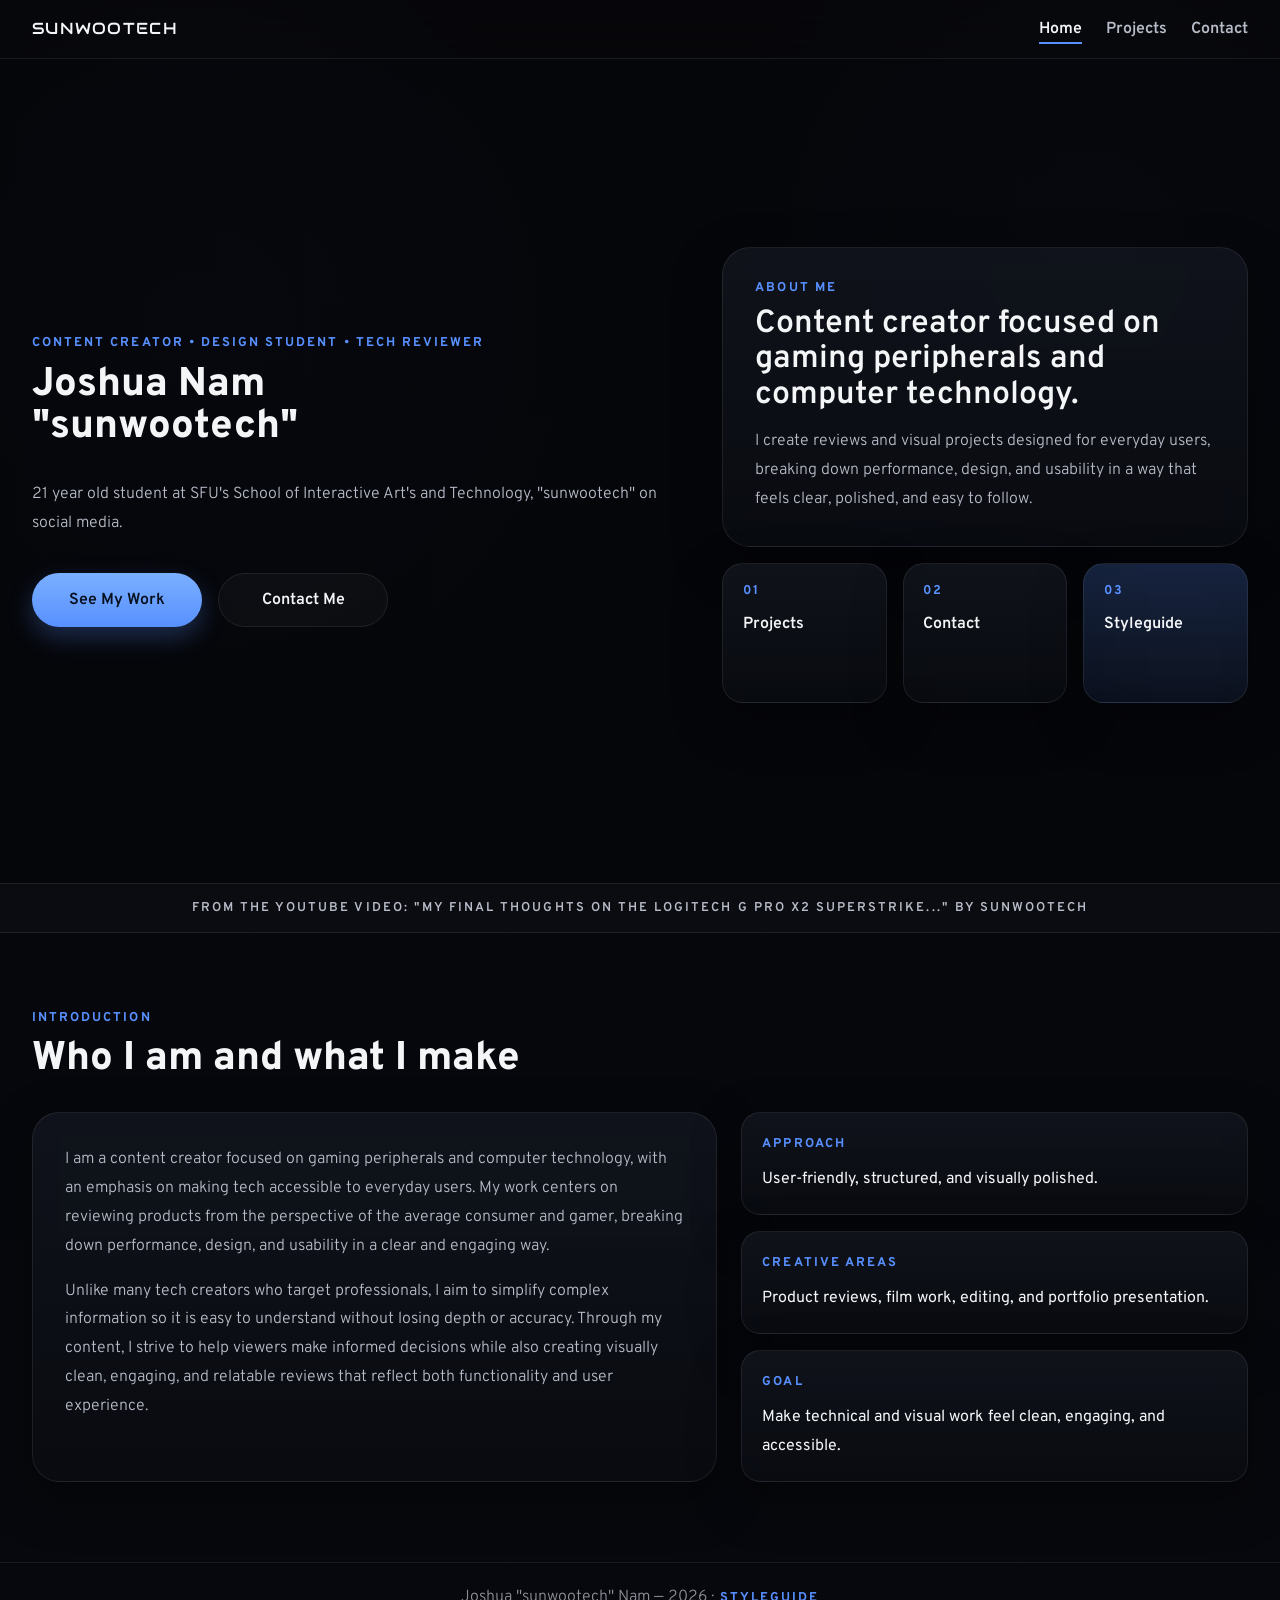
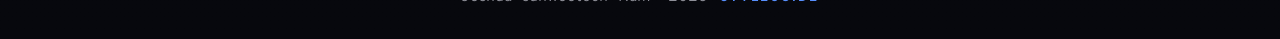
==== index.html @ 8da19fc0 "changed the project analysis" ====
<!DOCTYPE html>
<html lang="en">
<head>
  <meta charset="UTF-8">
  <meta name="viewport" content="width=device-width, initial-scale=1.0">
  <title>Joshua Nam | Home</title>

  <link rel="preconnect" href="https://fonts.googleapis.com">
  <link rel="preconnect" href="https://fonts.gstatic.com" crossorigin>
  <link href="https://fonts.googleapis.com/css2?family=Audiowide&family=Overpass:wght@300;400;600;800&display=swap" rel="stylesheet">
  <link rel="stylesheet" href="css/main.css">
</head>
<body>
  <header class="site-header">
    <div class="header-inner">
      <a href="index.html" class="brand">SUNWOOTECH</a>

      <nav class="main-nav">
        <a href="index.html" class="active">Home</a>
        <a href="projects.html">Projects</a>
        <a href="contact.html">Contact</a>
      </nav>
    </div>
  </header>

  <main>
    <section class="hero-home video-hero">
      <video class="hero-bg-video" autoplay muted loop playsinline>
        <source src="video/superstrike.mp4" type="video/mp4">
      </video>

      <div class="hero-video-overlay"></div>

      <div class="hero-inner">
        <div class="hero-copy">
          <p class="eyebrow">CONTENT CREATOR • DESIGN STUDENT • TECH REVIEWER</p>

          <h1 class="h1">
            Joshua Nam <br>
            "sunwootech"
          </h1>

          <p class="hero-text">
            21 year old student at SFU's School of Interactive Art's and Technology, "sunwootech" on social media.
          </p>

          <div class="hero-buttons">
            <a href="projects.html" class="button-primary">See My Work</a>
            <a href="contact.html" class="button-secondary">Contact Me</a>
          </div>
        </div>

        <div class="hero-visual">
          <div class="hero-feature-card">
            <span>About Me</span>
            <h2 class="h2">Content creator focused on gaming peripherals and computer technology.</h2>
            <p>
              I create reviews and visual projects designed for everyday users,
              breaking down performance, design, and usability in a way that feels
              clear, polished, and easy to follow.
            </p>
          </div>

          <div class="hero-mini-grid">
            <a href="projects.html" class="hero-mini-card hero-link-card">
              <span>01</span>
              <p>Projects</p>
            </a>

            <a href="contact.html" class="hero-mini-card hero-link-card">
              <span>02</span>
              <p>Contact</p>
            </a>

            <a href="Template.html" class="hero-mini-card hero-link-card accent-card">
              <span>03</span>
              <p>Styleguide</p>
            </a>
          </div>
        </div>
      </div>
    </section>

    <section class="home-strip">
      <div class="strip-inner">
        <span>From the YouTube Video: "My final thoughts on the Logitech G Pro X2 Superstrike..." by sunwootech</span>
      </div>
    </section>

    <section class="home-intro-section">
      <div class="section-heading">
        <p class="section-label">Introduction</p>
        <h2 class="section-title">Who I am and what I make</h2>
      </div>

      <div class="intro-grid">
        <div class="intro-main-card">
          <p>
            I am a content creator focused on gaming peripherals and computer technology,
            with an emphasis on making tech accessible to everyday users. My work centers
            on reviewing products from the perspective of the average consumer and gamer,
            breaking down performance, design, and usability in a clear and engaging way.
          </p>

          <p>
            Unlike many tech creators who target professionals, I aim to simplify complex
            information so it is easy to understand without losing depth or accuracy.
            Through my content, I strive to help viewers make informed decisions while also
            creating visually clean, engaging, and relatable reviews that reflect both
            functionality and user experience.
          </p>
        </div>

        <div class="intro-side-cards">
          <div class="intro-info-card">
            <span>Approach</span>
            <p>User-friendly, structured, and visually polished.</p>
          </div>

          <div class="intro-info-card">
            <span>Creative Areas</span>
            <p>Product reviews, film work, editing, and portfolio presentation.</p>
          </div>

          <div class="intro-info-card">
            <span>Goal</span>
            <p>Make technical and visual work feel clean, engaging, and accessible.</p>
          </div>
        </div>
      </div>
    </section>
  </main>

  <footer class="site-footer">
    <p>
      Joshua "sunwootech" Nam — 2026 ·
      <a href="Template.html" class="footer-link">Styleguide</a>
    </p>
  </footer>
</body>
</html>
---- css/main.css ----
* {
  box-sizing: border-box;
}

html {
  scroll-behavior: smooth;
}

:root {
  --bg: #07080d;
  --bg-soft: #11141c;
  --panel: rgba(255, 255, 255, 0.04);
  --panel-strong: rgba(255, 255, 255, 0.06);
  --line: rgba(255, 255, 255, 0.08);
  --text: #f3f5f7;
  --muted: #b7bcc8;
  --accent: #5890FF;
  --accent-light: #7AB0FF;
  --shadow: 0 18px 50px rgba(0, 0, 0, 0.35);
}

body {
  margin: 0;
  font-family: 'Overpass', sans-serif;
  color: var(--text);
  background:
    radial-gradient(circle at 15% 20%, rgba(88, 144, 255, 0.12), transparent 24%),
    radial-gradient(circle at 85% 15%, rgba(88, 144, 255, 0.08), transparent 22%),
    linear-gradient(180deg, #05060a 0%, #07080d 100%);
}

/* HEADER */
.site-header {
  position: sticky;
  top: 0;
  z-index: 1000;
  backdrop-filter: blur(18px);
  background: rgba(8, 8, 10, 0.7);
  border-bottom: 1px solid var(--line);
}

.header-inner {
  max-width: 1280px;
  margin: 0 auto;
  padding: 1.15rem 2rem;
  display: flex;
  justify-content: space-between;
  align-items: center;
}

.brand {
  text-decoration: none;
  color: var(--text);
  font-family: 'Audiowide', sans-serif;
  letter-spacing: 0.08em;
  font-size: 1rem;
}

.main-nav {
  display: flex;
  gap: 1.5rem;
  flex-wrap: wrap;
}

.main-nav a {
  text-decoration: none;
  color: var(--muted);
  position: relative;
  transition: 0.25s ease;
  font-family: 'Overpass', sans-serif;
  font-size: 1rem;
  font-weight: 600;
}

.main-nav a::after {
  content: "";
  position: absolute;
  left: 0;
  bottom: -0.35rem;
  width: 0;
  height: 2px;
  background: var(--accent);
  transition: 0.25s ease;
}

.main-nav a:hover,
.main-nav a.active {
  color: var(--text);
}

.main-nav a:hover::after,
.main-nav a.active::after {
  width: 100%;
}

/* TYPE SCALE FROM STYLEGUIDE */
.h1,
.page-title,
.section-title,
.hero-home h1 {
  font-family: 'Overpass', sans-serif;
  font-weight: 800;
  font-size: 2.5rem;
  line-height: 1.05;
  color: var(--text);
  margin: 0;
}

.h2 {
  font-family: 'Overpass', sans-serif;
  font-weight: 600;
  font-size: 2rem;
  line-height: 1.1;
  margin: 0;
}

.h3,
.page-section-title {
  font-family: 'Overpass', sans-serif;
  font-weight: 600;
  font-size: 1.5rem;
  line-height: 1.2;
  color: var(--accent);
  margin: 0;
}

.paragraph,
.page-text,
.hero-text,
.about-main-panel p,
.skill-panel p,
.contact-card p,
.project-analysis p,
.hero-feature-card p,
.hero-mini-card p,
.intro-main-card p,
.intro-info-card p,
.info-box p {
  font-family: 'Overpass', sans-serif;
  font-weight: 300;
  font-size: 1rem;
  line-height: 1.8;
}

/* SHARED */
.section-label,
.eyebrow,
.hero-feature-card span,
.hero-mini-card span,
.contact-card span,
.intro-info-card span,
.footer-link {
  font-family: 'Overpass', sans-serif;
  color: var(--accent);
  font-size: 0.8rem;
  font-weight: 700;
  text-transform: uppercase;
  letter-spacing: 0.16em;
}

.page-shell {
  max-width: 1280px;
  margin: 0 auto;
  padding: 5rem 2rem;
}

.page-intro,
.contact-hero {
  max-width: 1280px;
  margin: 0 auto;
  padding: 5rem 2rem 2rem;
}

.section-heading {
  margin-bottom: 2rem;
}

/* BUTTONS */
.button-primary,
.button-secondary {
  display: inline-flex;
  align-items: center;
  justify-content: center;
  min-width: 170px;
  padding: 1rem 1.35rem;
  border-radius: 999px;
  text-decoration: none;
  font-family: 'Overpass', sans-serif;
  font-size: 1rem;
  font-weight: 600;
  transition: 0.25s ease;
}

.button-primary {
  background: linear-gradient(180deg, var(--accent-light) 0%, var(--accent) 100%);
  color: #08111f;
  box-shadow: 0 10px 24px rgba(88, 144, 255, 0.28);
}

.button-secondary {
  border: 1px solid var(--line);
  color: var(--text);
  background: rgba(255, 255, 255, 0.03);
}

.button-primary:hover,
.button-secondary:hover {
  transform: translateY(-2px);
}

/* HOME HERO */
.hero-home {
  position: relative;
  width: 100%;
  min-height: calc(100vh - 76px);
  padding: 4.5rem 2rem 4rem;
  overflow: hidden;
  isolation: isolate;
}

.hero-inner {
  max-width: 1280px;
  margin: 0 auto;
  display: grid;
  grid-template-columns: minmax(0, 1.1fr) minmax(320px, 0.9fr);
  gap: 3rem;
  align-items: center;
  min-height: calc(100vh - 76px - 8.5rem);
  position: relative;
  z-index: 2;
}

.hero-copy {
  max-width: 760px;
}

.hero-home h1 {
  margin: 0.8rem 0 2rem;
}

.hero-text {
  max-width: 640px;
  color: var(--muted);
}

.hero-buttons {
  display: flex;
  gap: 1rem;
  flex-wrap: wrap;
  margin-top: 2.2rem;
}

.hero-visual {
  display: flex;
  flex-direction: column;
  gap: 1rem;
  position: relative;
  z-index: 2;
}

.hero-feature-card,
.hero-mini-card,
.contact-card,
.intro-main-card,
.intro-info-card {
  background: linear-gradient(180deg, rgba(20, 24, 33, 0.72), rgba(10, 12, 18, 0.82));
  border: 1px solid var(--line);
  box-shadow: var(--shadow);
  backdrop-filter: blur(10px);
}

.hero-feature-card {
  border-radius: 1.75rem;
  padding: 2rem;
  min-height: 290px;
  display: flex;
  flex-direction: column;
  justify-content: flex-end;
}

.hero-feature-card h2 {
  margin: 0.7rem 0 0.9rem;
}

.hero-feature-card p {
  margin: 0;
  color: var(--muted);
}

.hero-mini-grid {
  display: grid;
  grid-template-columns: repeat(3, 1fr);
  gap: 1rem;
}

.hero-mini-card {
  border-radius: 1.3rem;
  padding: 1.2rem;
  min-height: 140px;
  display: flex;
  flex-direction: column;
  justify-content: flex-start;
}

.hero-mini-card p {
  margin: 0.7rem 0 0;
  color: var(--text);
  font-weight: 600;
}

.hero-link-card {
  text-decoration: none;
  transition: 0.25s ease;
}

.hero-link-card:hover {
  transform: translateY(-4px);
  border-color: rgba(88, 144, 255, 0.28);
  box-shadow: 0 12px 24px rgba(0, 0, 0, 0.3);
}

.accent-card {
  background: linear-gradient(180deg, rgba(88, 144, 255, 0.22), rgba(88, 144, 255, 0.08));
}

/* VIDEO HERO */
.video-hero {
  position: relative;
  overflow: hidden;
  isolation: isolate;
}

.hero-bg-video {
  position: absolute;
  inset: 0;
  width: 100%;
  height: 100%;
  object-fit: cover;
  z-index: -3;
}

.hero-video-overlay {
  position: absolute;
  inset: 0;
  z-index: -2;
  background:
    linear-gradient(90deg, rgba(5, 6, 10, 0.88) 0%, rgba(5, 6, 10, 0.72) 40%, rgba(5, 6, 10, 0.70) 100%),
    linear-gradient(180deg, rgba(5, 6, 10, 0.35) 0%, rgba(5, 6, 10, 0.55) 100%);
}

/* STRIP */
.home-strip {
  border-top: 1px solid var(--line);
  border-bottom: 1px solid var(--line);
  background: rgba(255, 255, 255, 0.02);
}

.strip-inner {
  max-width: 1280px;
  margin: 0 auto;
  padding: 1rem 2rem;
  display: flex;
  gap: 2rem;
  flex-wrap: wrap;
  color: var(--muted);
  font-family: 'Overpass', sans-serif;
  font-size: 0.8rem;
  font-weight: 600;
  letter-spacing: 0.16em;
  text-transform: uppercase;
  justify-content: center;

}

/* INTRO */
.home-intro-section {
  max-width: 1280px;
  margin: 0 auto;
  padding: 4rem 2rem 5rem;
}

.intro-grid {
  display: grid;
  grid-template-columns: 1.15fr 0.85fr;
  gap: 1.5rem;
}

.intro-main-card {
  border-radius: 1.7rem;
  padding: 2rem;
}

.intro-main-card p {
  margin: 0 0 1rem;
  color: var(--muted);
}

.intro-main-card p:last-child {
  margin-bottom: 0;
}

.intro-side-cards {
  display: grid;
  gap: 1rem;
}

.intro-info-card {
  border-radius: 1.2rem;
  padding: 1.25rem;
}

.intro-info-card p {
  margin: 0.75rem 0 0;
  color: var(--text);
  font-weight: 400;
}

/* PROJECTS */
.project-list-wrapper {
  max-width: 1280px;
  margin: 0 auto;
  padding: 1rem 2rem 5rem;
  display: grid;
  gap: 3rem;
}

.page-section-title {
  margin-bottom: 1.2rem;
  color: var(--text);
}

.project-component {
  display: flex;
  flex-direction: column;
  gap: 1.5rem;
  padding: 2rem;
  background-color: rgba(255, 255, 255, 0.035);
  border: 1px solid var(--line);
  border-radius: 1.5rem;
  box-shadow: var(--shadow);
}

.project-media {
  display: flex;
  justify-content: center;
}

.project-media iframe {
  width: 100%;
  aspect-ratio: 16 / 9;
  border-radius: 1rem;
  border: none;
}

.project-text {
  display: flex;
  flex-direction: column;
  gap: 1rem;
}

.project-analysis {
  display: flex;
  flex-direction: column;
  gap: 1rem;
}

.project-analysis p {
  margin: 0;
  width: 100%;
  padding: 1.25rem 1.5rem;
  border-left: 4px solid var(--accent);
  border-radius: 0.75rem;
  background-color: var(--bg-soft);
  box-shadow: 0 2px 16px rgba(16, 22, 34, 0.35);
}

.project-image {
  width: 100%;
  max-width: 700px;
  display: block;
  margin: 0.5rem auto;
  border-radius: 1rem;
  box-shadow: 0 0 16px rgba(88, 144, 255, 0.12);
}

/* CONTACT */
.contact-grid {
  max-width: 1280px;
  margin: 0 auto;
  padding: 1rem 2rem 5rem;
  display: grid;
  grid-template-columns: repeat(3, 1fr);
  gap: 1.5rem;
}

.contact-card {
  border-radius: 1.5rem;
  padding: 1.6rem;
}

.contact-card h2 {
  margin: 0.8rem 0;
}

.contact-card p {
  margin-bottom: 1.2rem;
}

/* FOOTER */
.site-footer {
  padding: 1.5rem 2rem 2rem;
  text-align: center;
  color: #8f9099;
  border-top: 1px solid var(--line);
}

.site-footer p {
  margin: 0;
  font-family: 'Overpass', sans-serif;
  font-size: 1rem;
  font-weight: 300;
}

.footer-link {
  color: var(--accent);
  text-decoration: none;
  margin-left: 0.3rem;
  position: relative;
}

.footer-link::after {
  content: "";
  position: absolute;
  left: 0;
  bottom: -2px;
  width: 0;
  height: 1px;
  background: var(--accent);
  transition: 0.25s ease;
}

.footer-link:hover::after {
  width: 100%;
}

/* RESPONSIVE */
@media (max-width: 1100px) {
  .hero-inner {
    grid-template-columns: 1fr;
    min-height: auto;
  }

  .hero-home {
    min-height: auto;
    padding-top: 4rem;
  }

  .hero-home h1 {
    max-width: 10ch;
  }

  .hero-mini-grid {
    grid-template-columns: 1fr;
  }
}

@media (max-width: 1050px) {
  .contact-grid,
  .intro-grid {
    grid-template-columns: 1fr;
  }
}

@media (max-width: 700px) {
  .header-inner {
    flex-direction: column;
    align-items: flex-start;
    gap: 1rem;
  }

  .hero-home,
  .page-shell,
  .page-intro,
  .contact-hero,
  .project-list-wrapper,
  .contact-grid,
  .home-intro-section {
    padding-left: 1.2rem;
    padding-right: 1.2rem;
  }

  .strip-inner {
    padding-left: 1.2rem;
    padding-right: 1.2rem;
  }

  .button-primary,
  .button-secondary {
    width: 100%;
  }

  .hero-home h1,
  .page-title,
  .section-title,
  .h1 {
    font-size: 2.5rem;
  }

  .hero-feature-card {
    min-height: 220px;
  }

  .project-component {
    padding: 1rem;
  }
}

/* PROJECT GRID */
.project-grid {
  max-width: 1280px;
  margin: 0 auto;
  padding: 1rem 2rem 5rem;
  display: grid;
  grid-template-columns: repeat(2, minmax(0, 1fr));
  gap: 1.5rem;
  align-items: start;
}

.compact-project {
  padding: 1.4rem;
  gap: 1.25rem;
}

.compact-project .project-media iframe {
  width: 100%;
  aspect-ratio: 16 / 9;
  border-radius: 0.9rem;
  border: none;
}

.compact-project .h2 {
  font-size: 1.6rem;
}

.compact-project .h3 {
  font-size: 1.1rem;
}

/* DROPDOWN ANALYSIS */
.dropdown-analysis {
  display: flex;
  flex-direction: column;
  gap: 0.9rem;
}

.analysis-item {
  border-radius: 0.85rem;
  background-color: var(--bg-soft);
  border: 1px solid var(--line);
  overflow: hidden;
}

.analysis-item summary {
  list-style: none;
  cursor: pointer;
  padding: 1rem 1.2rem;
  font-family: 'Overpass', sans-serif;
  font-size: 1rem;
  font-weight: 600;
  color: var(--text);
  position: relative;
  transition: 0.25s ease;
}

.analysis-item summary::-webkit-details-marker {
  display: none;
}

.analysis-item summary::after {
  content: "+";
  position: absolute;
  right: 1.2rem;
  top: 50%;
  transform: translateY(-50%);
  color: var(--accent);
  font-size: 1.2rem;
  font-weight: 600;
}

.analysis-item[open] summary::after {
  content: "–";
}

.analysis-item summary:hover {
  background: rgba(255, 255, 255, 0.03);
}

.analysis-item p {
  margin: 0;
  padding: 1.2rem 1.2rem 1.2rem;
  border-left: none;
  border-radius: 0;
  background: transparent;
  box-shadow: none;
}

.compact-project .project-image {
  width: 100%;
  max-width: 100%;
  margin: 0.1rem 0 0.1rem;
  border-radius: 0.9rem;
}

/* RESPONSIVE */
@media (max-width: 1000px) {
  .project-grid {
    grid-template-columns: 1fr;
  }
}
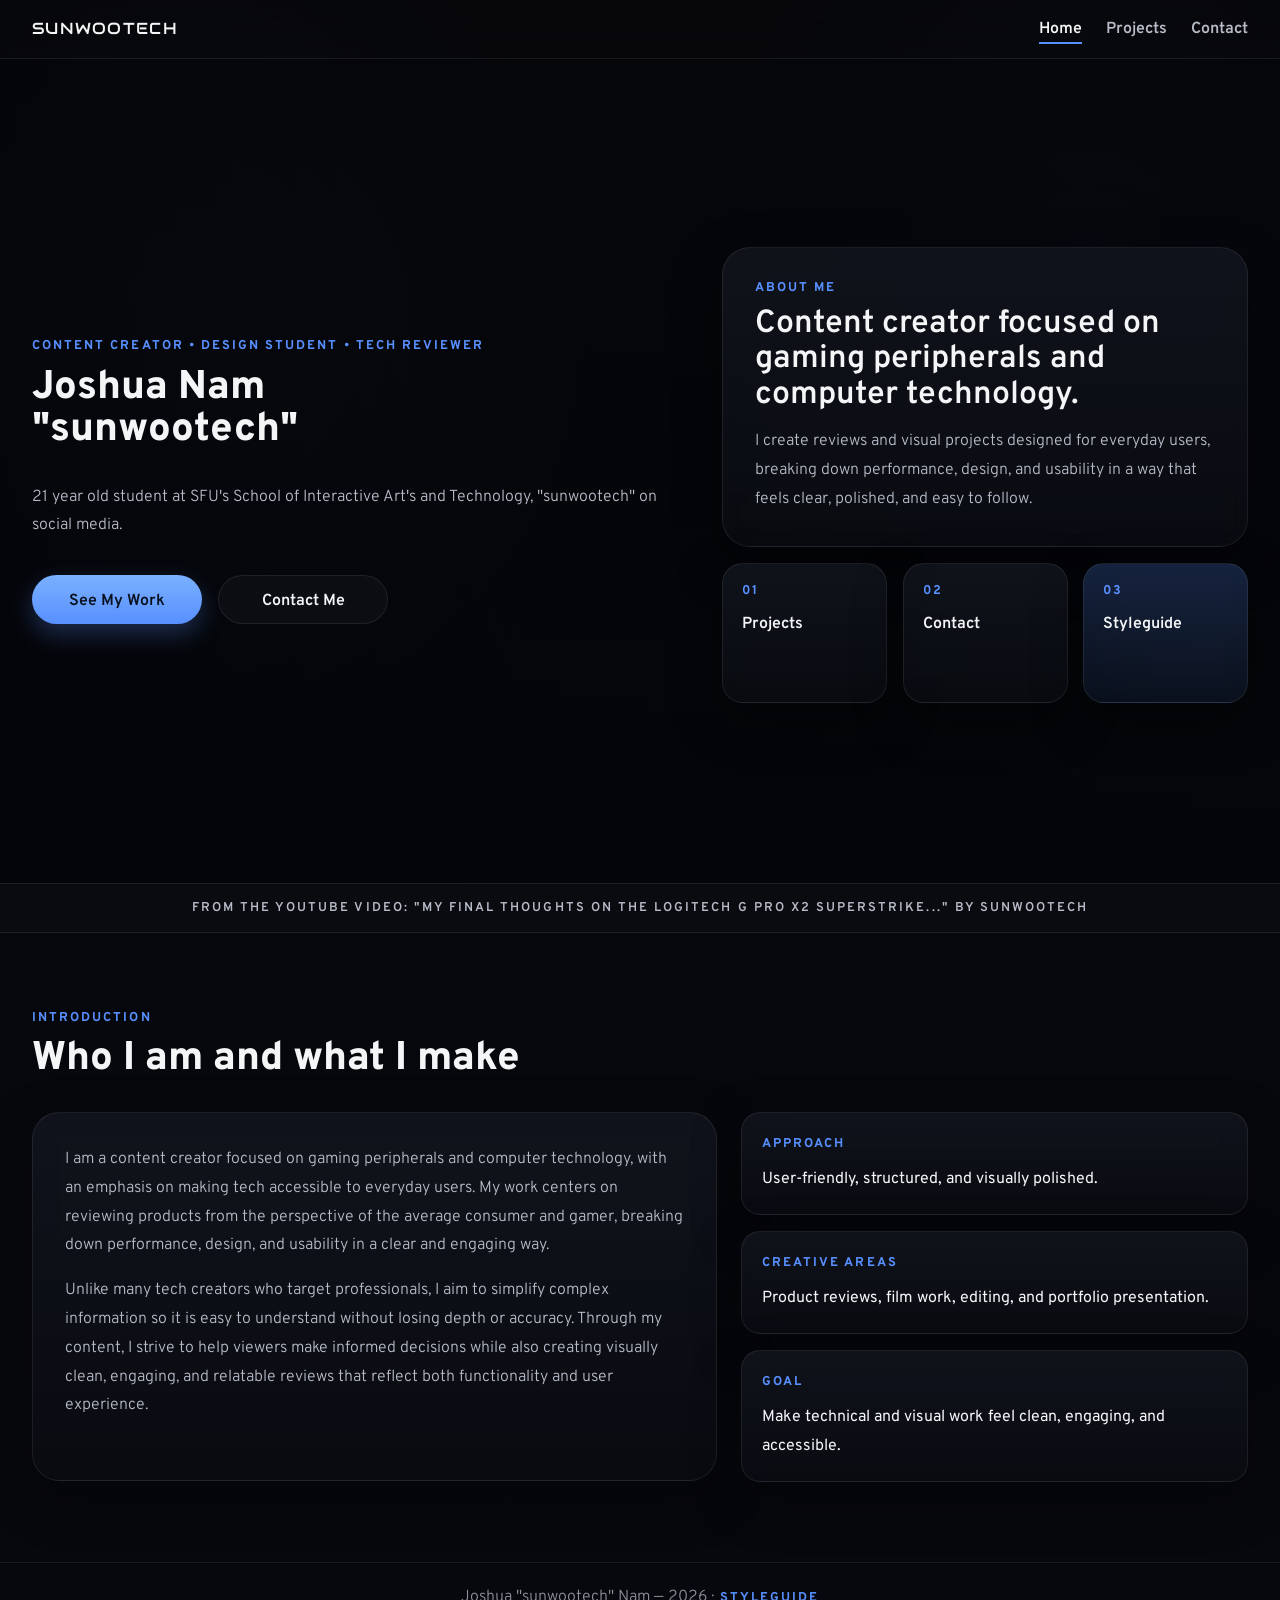
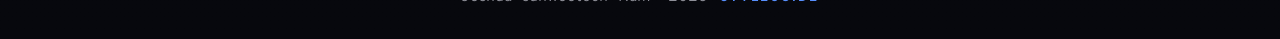
==== commit 720263df: "fixed font spacing" ====
--- a/index.html
+++ b/index.html
@@ -45,8 +45,8 @@
           </p>
 
           <div class="hero-buttons">
-            <a href="projects.html" class="button-primary">See My Work</a>
-            <a href="contact.html" class="button-secondary">Contact Me</a>
+            <a href="projects.html" class="button-primary"><span>See My Work</span></a>
+            <a href="contact.html" class="button-secondary"><span>Contact Me</span></a>
           </div>
         </div>
 
--- a/css/main.css
+++ b/css/main.css
@@ -147,7 +147,7 @@
 .eyebrow,
 .hero-feature-card span,
 .hero-mini-card span,
-.contact-card span,
+.contact-card > span,
 .intro-info-card span,
 .footer-link {
   font-family: 'Overpass', sans-serif;
@@ -182,13 +182,21 @@
   align-items: center;
   justify-content: center;
   min-width: 170px;
-  padding: 1rem 1.35rem;
+  padding: 0.95rem 1.35rem;
   border-radius: 999px;
   text-decoration: none;
   font-family: 'Overpass', sans-serif;
   font-size: 1rem;
   font-weight: 600;
+  line-height: 1;
   transition: 0.25s ease;
+}
+
+.button-primary span,
+.button-secondary span {
+  position: relative;
+  top: 1.5px;
+  color: inherit;
 }
 
 .button-primary {
@@ -369,7 +377,6 @@
   letter-spacing: 0.16em;
   text-transform: uppercase;
   justify-content: center;
-
 }
 
 /* INTRO */
@@ -543,78 +550,6 @@
   width: 100%;
 }
 
-/* RESPONSIVE */
-@media (max-width: 1100px) {
-  .hero-inner {
-    grid-template-columns: 1fr;
-    min-height: auto;
-  }
-
-  .hero-home {
-    min-height: auto;
-    padding-top: 4rem;
-  }
-
-  .hero-home h1 {
-    max-width: 10ch;
-  }
-
-  .hero-mini-grid {
-    grid-template-columns: 1fr;
-  }
-}
-
-@media (max-width: 1050px) {
-  .contact-grid,
-  .intro-grid {
-    grid-template-columns: 1fr;
-  }
-}
-
-@media (max-width: 700px) {
-  .header-inner {
-    flex-direction: column;
-    align-items: flex-start;
-    gap: 1rem;
-  }
-
-  .hero-home,
-  .page-shell,
-  .page-intro,
-  .contact-hero,
-  .project-list-wrapper,
-  .contact-grid,
-  .home-intro-section {
-    padding-left: 1.2rem;
-    padding-right: 1.2rem;
-  }
-
-  .strip-inner {
-    padding-left: 1.2rem;
-    padding-right: 1.2rem;
-  }
-
-  .button-primary,
-  .button-secondary {
-    width: 100%;
-  }
-
-  .hero-home h1,
-  .page-title,
-  .section-title,
-  .h1 {
-    font-size: 2.5rem;
-  }
-
-  .hero-feature-card {
-    min-height: 220px;
-  }
-
-  .project-component {
-    padding: 1rem;
-  }
-}
-
 /* PROJECT GRID */
 .project-grid {
   max-width: 1280px;
@@ -672,6 +607,11 @@
   transition: 0.25s ease;
 }
 
+.analysis-item summary span {
+  top: 2px;
+  position: relative;
+}
+
 .analysis-item summary::-webkit-details-marker {
   display: none;
 }
@@ -680,7 +620,7 @@
   content: "+";
   position: absolute;
   right: 1.2rem;
-  top: 50%;
+  top: 53%;
   transform: translateY(-50%);
   color: var(--accent);
   font-size: 1.2rem;
@@ -711,9 +651,197 @@
   border-radius: 0.9rem;
 }
 
+/* PAGE LOAD ANIMATIONS */
+@keyframes fadeUp {
+  from {
+    opacity: 0;
+    transform: translateY(24px);
+  }
+  to {
+    opacity: 1;
+    transform: translateY(0);
+  }
+}
+
+@keyframes fadeInSoft {
+  from {
+    opacity: 0;
+  }
+  to {
+    opacity: 1;
+  }
+}
+
+/* Default state: visible */
+.site-header,
+.page-intro,
+.contact-hero,
+.home-strip,
+.site-footer,
+.hero-copy,
+.hero-feature-card,
+.hero-mini-card,
+.intro-main-card,
+.intro-info-card,
+.project-component,
+.contact-card,
+.hero-bg-video,
+.hero-video-overlay {
+  opacity: 1;
+  transform: none;
+}
+
+/* Only animate when motion is allowed */
+@media (prefers-reduced-motion: no-preference) {
+  .site-header,
+  .page-intro,
+  .contact-hero,
+  .home-strip,
+  .site-footer,
+  .hero-copy,
+  .hero-feature-card,
+  .hero-mini-card,
+  .intro-main-card,
+  .intro-info-card,
+  .project-component,
+  .contact-card {
+    opacity: 0;
+    animation: fadeUp 0.8s ease forwards;
+    will-change: transform, opacity;
+  }
+
+  .hero-bg-video,
+  .hero-video-overlay {
+    opacity: 0;
+    animation: fadeInSoft 1.2s ease forwards;
+  }
+
+  .site-header {
+    animation-delay: 0.05s;
+  }
+
+  .hero-copy,
+  .page-intro,
+  .contact-hero {
+    animation-delay: 0.15s;
+  }
+
+  .hero-feature-card,
+  .intro-main-card {
+    animation-delay: 0.28s;
+  }
+
+  .hero-mini-card:nth-child(1),
+  .intro-info-card:nth-child(1),
+  .contact-card:nth-child(1),
+  .project-component:nth-child(1) {
+    animation-delay: 0.38s;
+  }
+
+  .hero-mini-card:nth-child(2),
+  .intro-info-card:nth-child(2),
+  .contact-card:nth-child(2),
+  .project-component:nth-child(2) {
+    animation-delay: 0.5s;
+  }
+
+  .hero-mini-card:nth-child(3),
+  .intro-info-card:nth-child(3),
+  .contact-card:nth-child(3) {
+    animation-delay: 0.62s;
+  }
+
+  .home-strip,
+  .site-footer {
+    animation-delay: 0.7s;
+  }
+}
+
 /* RESPONSIVE */
+@media (max-width: 1100px) {
+  .hero-inner {
+    grid-template-columns: 1fr;
+    min-height: auto;
+  }
+
+  .hero-home {
+    min-height: auto;
+    padding-top: 4rem;
+  }
+
+  .hero-home h1 {
+    max-width: 10ch;
+  }
+
+  .hero-mini-grid {
+    grid-template-columns: 1fr;
+  }
+}
+
+@media (max-width: 1050px) {
+  .contact-grid,
+  .intro-grid {
+    grid-template-columns: 1fr;
+  }
+}
+
 @media (max-width: 1000px) {
   .project-grid {
     grid-template-columns: 1fr;
   }
+}
+
+@media (max-width: 700px) {
+  .header-inner {
+    flex-direction: column;
+    align-items: flex-start;
+    gap: 1rem;
+  }
+
+  .hero-home,
+  .page-shell,
+  .page-intro,
+  .contact-hero,
+  .project-list-wrapper,
+  .project-grid,
+  .contact-grid,
+  .home-intro-section {
+    padding-left: 1.2rem;
+    padding-right: 1.2rem;
+  }
+
+  .strip-inner {
+    padding-left: 1.2rem;
+    padding-right: 1.2rem;
+  }
+
+  .button-primary,
+  .button-secondary {
+    width: 100%;
+  }
+
+  .hero-home h1,
+  .page-title,
+  .section-title,
+  .h1 {
+    font-size: 2.5rem;
+  }
+
+  .hero-feature-card {
+    min-height: 220px;
+  }
+
+  .project-component {
+    padding: 1rem;
+  }
+}
+
+@media (prefers-reduced-motion: reduce) {
+  *,
+  *::before,
+  *::after {
+    animation: none !important;
+    transition: none !important;
+    scroll-behavior: auto !important;
+  }
 }
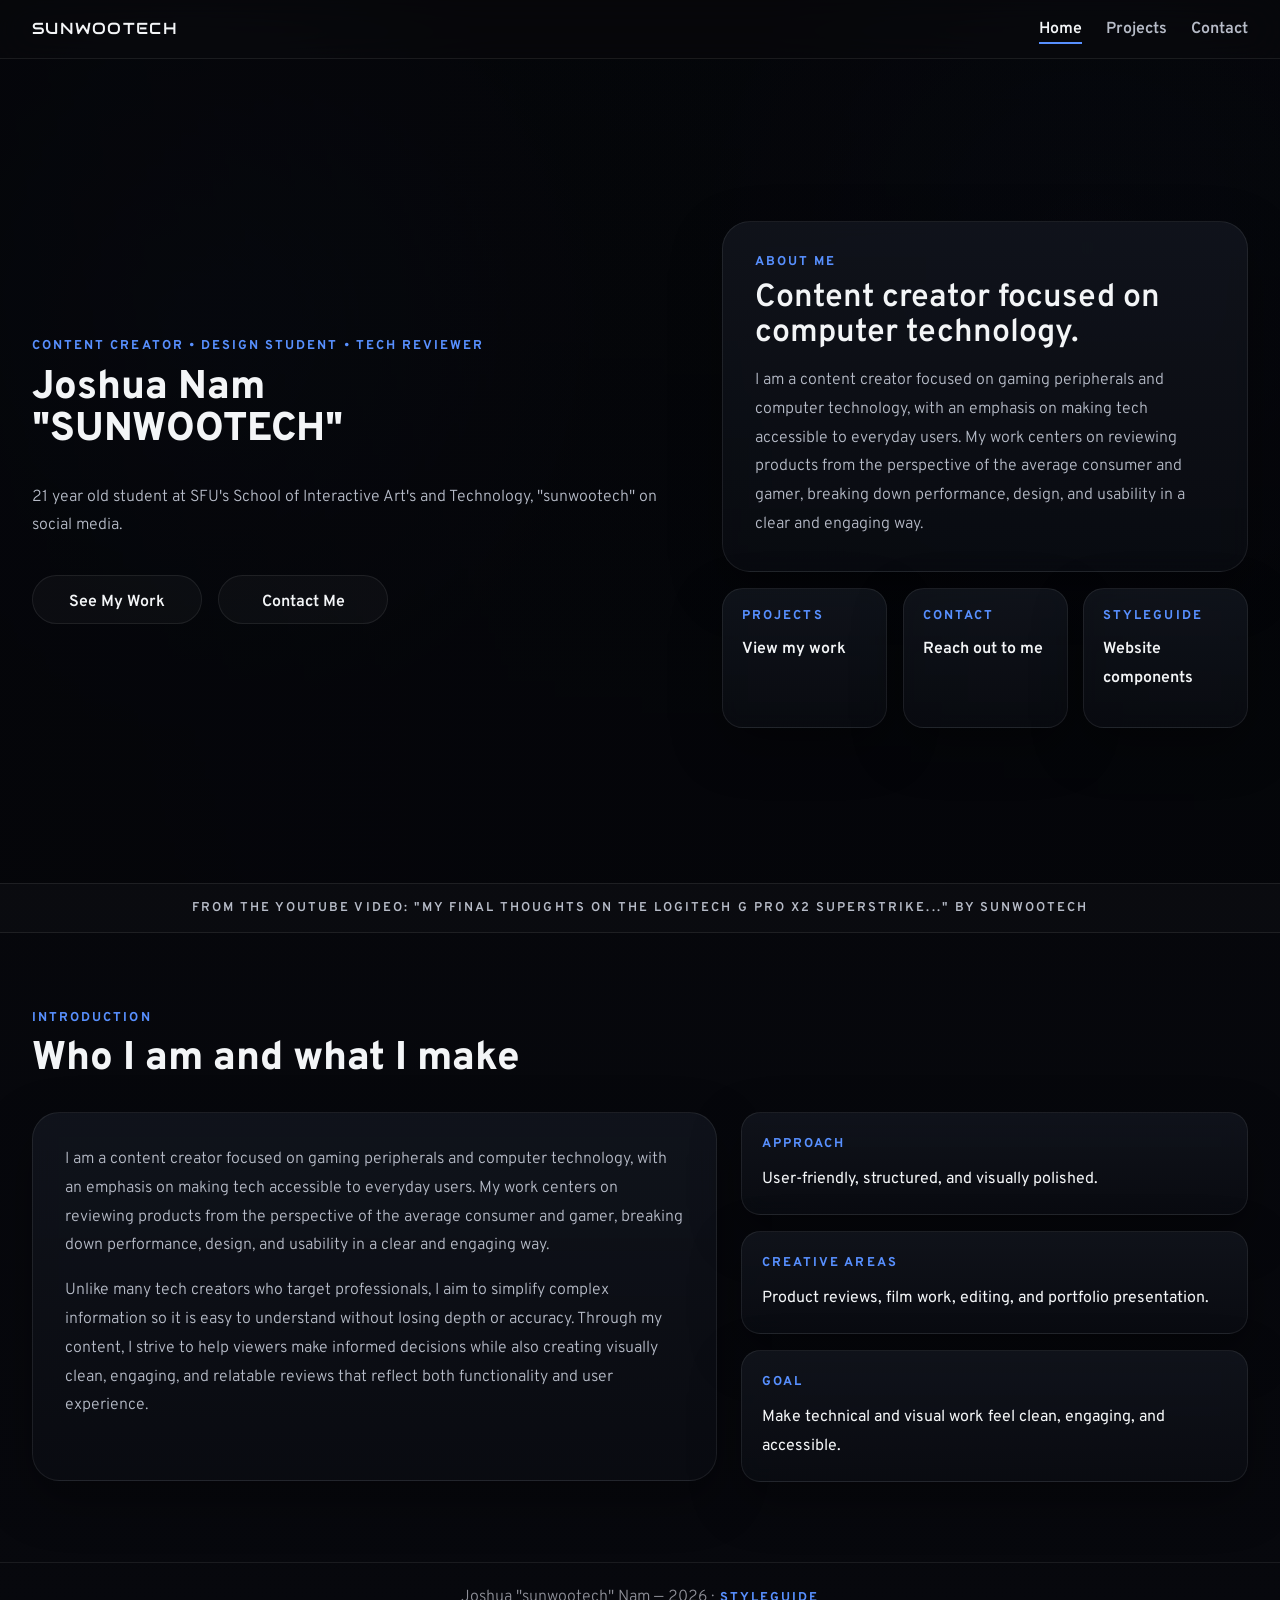
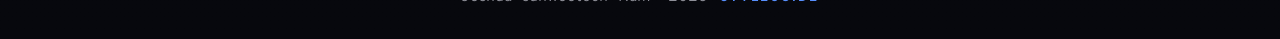
==== commit c25cd7ef: "animations" ====
--- a/index.html
+++ b/index.html
@@ -37,7 +37,7 @@
 
           <h1 class="h1">
             Joshua Nam <br>
-            "sunwootech"
+            "SUNWOOTECH"
           </h1>
 
           <p class="hero-text">
@@ -45,36 +45,37 @@
           </p>
 
           <div class="hero-buttons">
-            <a href="projects.html" class="button-primary"><span>See My Work</span></a>
-            <a href="contact.html" class="button-secondary"><span>Contact Me</span></a>
+            <a href="projects.html" class="button"><span>See My Work</span></a>
+            <a href="contact.html" class="button"><span>Contact Me</span></a>
           </div>
         </div>
 
         <div class="hero-visual">
           <div class="hero-feature-card">
             <span>About Me</span>
-            <h2 class="h2">Content creator focused on gaming peripherals and computer technology.</h2>
+            <h2 class="h2">Content creator focused on computer technology.</h2>
             <p>
-              I create reviews and visual projects designed for everyday users,
-              breaking down performance, design, and usability in a way that feels
-              clear, polished, and easy to follow.
+              I am a content creator focused on gaming peripherals and computer technology,
+              with an emphasis on making tech accessible to everyday users. My work centers
+              on reviewing products from the perspective of the average consumer and gamer,
+              breaking down performance, design, and usability in a clear and engaging way.
             </p>
           </div>
 
           <div class="hero-mini-grid">
             <a href="projects.html" class="hero-mini-card hero-link-card">
-              <span>01</span>
-              <p>Projects</p>
+              <span>Projects</span>
+              <p>View my work</p>
             </a>
 
             <a href="contact.html" class="hero-mini-card hero-link-card">
-              <span>02</span>
-              <p>Contact</p>
+              <span>Contact</span>
+              <p>Reach out to me</p>
             </a>
 
             <a href="Template.html" class="hero-mini-card hero-link-card accent-card">
-              <span>03</span>
-              <p>Styleguide</p>
+              <span>Styleguide</span>
+              <p>Website components</p>
             </a>
           </div>
         </div>
--- a/css/main.css
+++ b/css/main.css
@@ -4,6 +4,7 @@
 
 html {
   scroll-behavior: smooth;
+  background-color: #05060a;
 }
 
 :root {
@@ -21,12 +22,14 @@
 
 body {
   margin: 0;
+  min-height: 100vh;
   font-family: 'Overpass', sans-serif;
   color: var(--text);
   background:
     radial-gradient(circle at 15% 20%, rgba(88, 144, 255, 0.12), transparent 24%),
     radial-gradient(circle at 85% 15%, rgba(88, 144, 255, 0.08), transparent 22%),
     linear-gradient(180deg, #05060a 0%, #07080d 100%);
+  overflow-x: hidden;
 }
 
 /* HEADER */
@@ -176,8 +179,7 @@
 }
 
 /* BUTTONS */
-.button-primary,
-.button-secondary {
+.button {
   display: inline-flex;
   align-items: center;
   justify-content: center;
@@ -189,31 +191,35 @@
   font-size: 1rem;
   font-weight: 600;
   line-height: 1;
-  transition: 0.25s ease;
-}
-
-.button-primary span,
-.button-secondary span {
-  position: relative;
-  top: 1.5px;
-  color: inherit;
-}
-
-.button-primary {
-  background: linear-gradient(180deg, var(--accent-light) 0%, var(--accent) 100%);
-  color: #08111f;
-  box-shadow: 0 10px 24px rgba(88, 144, 255, 0.28);
-}
-
-.button-secondary {
+
   border: 1px solid var(--line);
   color: var(--text);
   background: rgba(255, 255, 255, 0.03);
-}
-
-.button-primary:hover,
-.button-secondary:hover {
-  transform: translateY(-2px);
+  box-shadow: none;
+
+  transition:
+    color 0.25s ease,
+    box-shadow 0.3s ease,
+    transform 0.2s ease;
+}
+
+.button span {
+  position: relative;
+  top: 2px;
+  color: inherit;
+}
+
+.button:hover {
+  background: linear-gradient(90deg, var(--accent-light), var(--accent));
+  color: #08111f;
+  box-shadow: 0 12px 28px rgba(88, 144, 255, 0.4);
+
+  border: 1px solid transparent;
+}
+
+.button:active {
+  transform: translateY(0);
+  box-shadow: 0 6px 14px rgba(88, 144, 255, 0.25);
 }
 
 /* HOME HERO */
@@ -322,13 +328,10 @@
 }
 
 .hero-link-card:hover {
-  transform: translateY(-4px);
+  transition: 0.25s ease;
   border-color: rgba(88, 144, 255, 0.28);
+  background: linear-gradient(180deg, rgba(88, 144, 255, 0.22), rgba(88, 144, 255, 0.08));
   box-shadow: 0 12px 24px rgba(0, 0, 0, 0.3);
-}
-
-.accent-card {
-  background: linear-gradient(180deg, rgba(88, 144, 255, 0.22), rgba(88, 144, 255, 0.08));
 }
 
 /* VIDEO HERO */
@@ -595,6 +598,13 @@
   overflow: hidden;
 }
 
+.analysis-item:hover {
+  transition: 0.25s ease;
+  border-color: rgba(88, 144, 255, 0.28);
+  background: linear-gradient(180deg, rgba(88, 144, 255, 0.22), rgba(88, 144, 255, 0.08));
+  box-shadow: 0 12px 24px rgba(0, 0, 0, 0.3);
+}
+
 .analysis-item summary {
   list-style: none;
   cursor: pointer;
@@ -633,6 +643,7 @@
 
 .analysis-item summary:hover {
   background: rgba(255, 255, 255, 0.03);
+  
 }
 
 .analysis-item p {
@@ -815,8 +826,7 @@
     padding-right: 1.2rem;
   }
 
-  .button-primary,
-  .button-secondary {
+  .button-primary {
     width: 100%;
   }
 
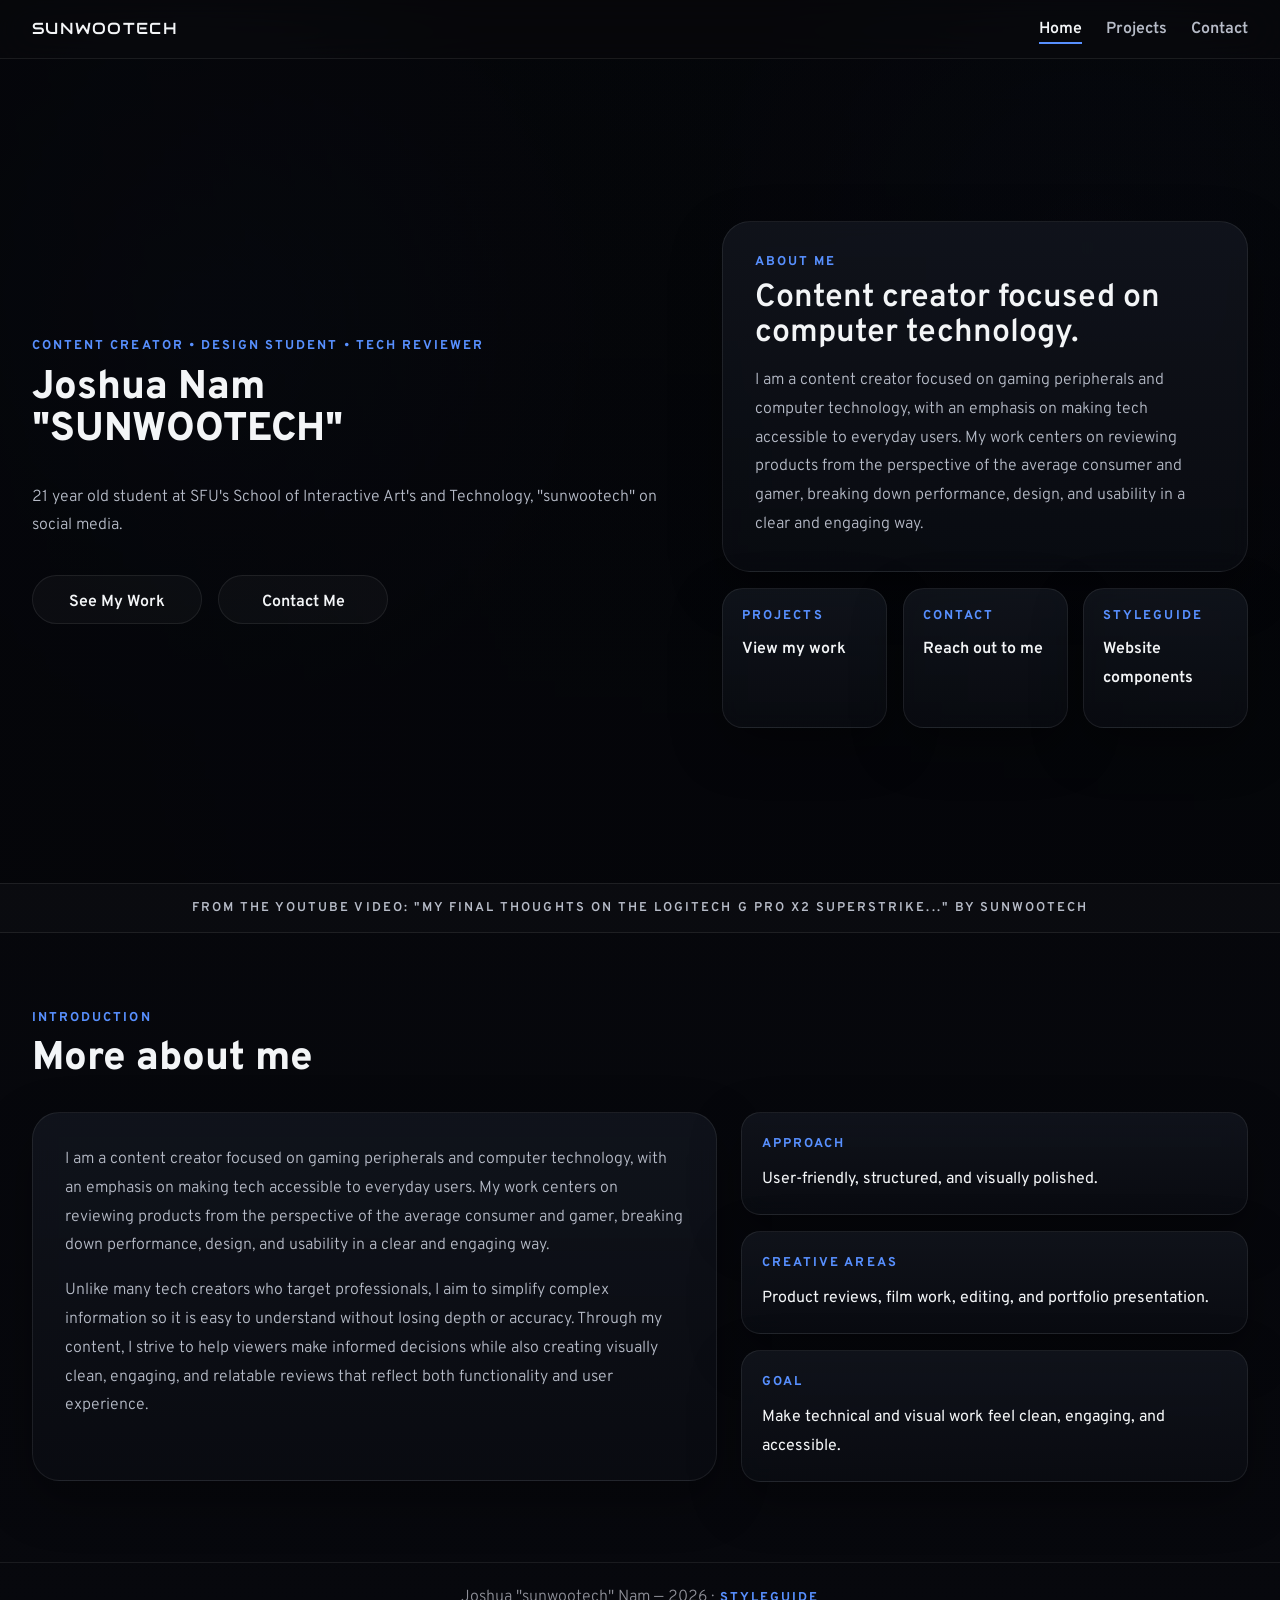
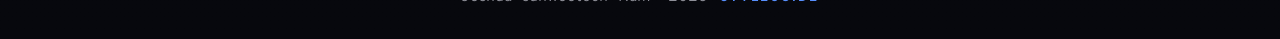
==== commit 81879d3d: "made the email instantly open gmail" ====
--- a/index.html
+++ b/index.html
@@ -91,7 +91,7 @@
     <section class="home-intro-section">
       <div class="section-heading">
         <p class="section-label">Introduction</p>
-        <h2 class="section-title">Who I am and what I make</h2>
+        <h2 class="section-title">More about me</h2>
       </div>
 
       <div class="intro-grid">
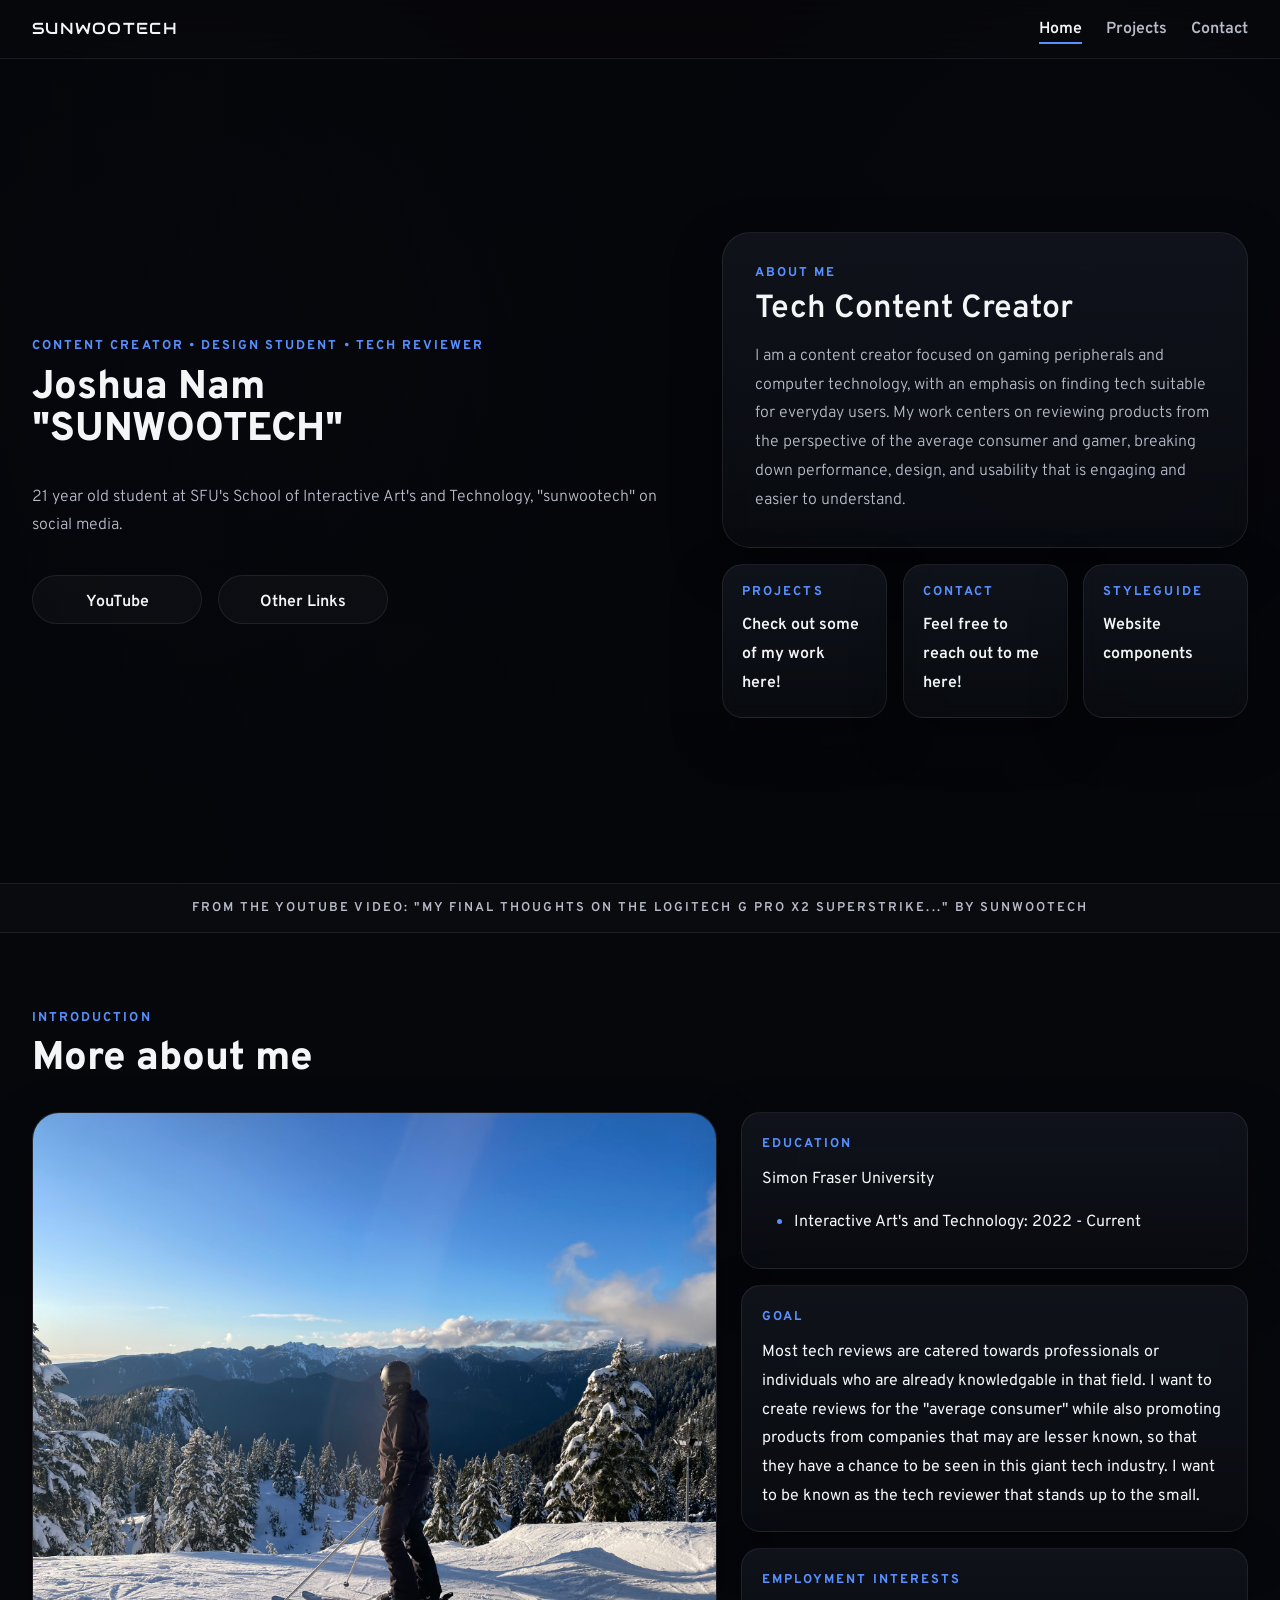
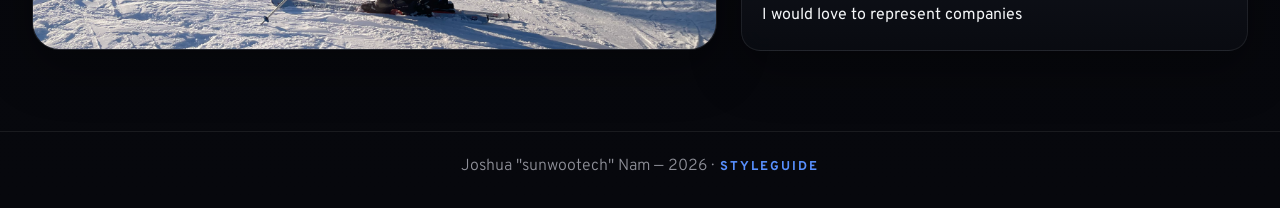
==== commit ec85ad3a: "added animations to the dropdown in projects" ====
--- a/index.html
+++ b/index.html
@@ -45,32 +45,32 @@
           </p>
 
           <div class="hero-buttons">
-            <a href="projects.html" class="button"><span>See My Work</span></a>
-            <a href="contact.html" class="button"><span>Contact Me</span></a>
+            <a href="https://www.youtube.com/@sunwootech" target="_blank" class="button"><span>YouTube</span></a>
+            <a href="https://linktr.ee/sunwootech" target="_blank" class="button"><span>Other Links</span></a>
           </div>
         </div>
 
         <div class="hero-visual">
           <div class="hero-feature-card">
             <span>About Me</span>
-            <h2 class="h2">Content creator focused on computer technology.</h2>
+            <h2 class="h2">Tech Content Creator</h2>
             <p>
               I am a content creator focused on gaming peripherals and computer technology,
-              with an emphasis on making tech accessible to everyday users. My work centers
+              with an emphasis on finding tech suitable for everyday users. My work centers
               on reviewing products from the perspective of the average consumer and gamer,
-              breaking down performance, design, and usability in a clear and engaging way.
+              breaking down performance, design, and usability that is engaging and easier to understand.
             </p>
           </div>
 
           <div class="hero-mini-grid">
             <a href="projects.html" class="hero-mini-card hero-link-card">
               <span>Projects</span>
-              <p>View my work</p>
+              <p>Check out some of my work here!</p>
             </a>
 
             <a href="contact.html" class="hero-mini-card hero-link-card">
               <span>Contact</span>
-              <p>Reach out to me</p>
+              <p>Feel free to reach out to me here!</p>
             </a>
 
             <a href="Template.html" class="hero-mini-card hero-link-card accent-card">
@@ -96,37 +96,38 @@
 
       <div class="intro-grid">
         <div class="intro-main-card">
-          <p>
-            I am a content creator focused on gaming peripherals and computer technology,
-            with an emphasis on making tech accessible to everyday users. My work centers
-            on reviewing products from the perspective of the average consumer and gamer,
-            breaking down performance, design, and usability in a clear and engaging way.
-          </p>
-
-          <p>
-            Unlike many tech creators who target professionals, I aim to simplify complex
-            information so it is easy to understand without losing depth or accuracy.
-            Through my content, I strive to help viewers make informed decisions while also
-            creating visually clean, engaging, and relatable reviews that reflect both
-            functionality and user experience.
-          </p>
+          <img src="img/me.jpg" alt="Photo of me">
         </div>
 
         <div class="intro-side-cards">
           <div class="intro-info-card">
-            <span>Approach</span>
-            <p>User-friendly, structured, and visually polished.</p>
-          </div>
-
-          <div class="intro-info-card">
-            <span>Creative Areas</span>
-            <p>Product reviews, film work, editing, and portfolio presentation.</p>
+            <span>Education</span>
+            <p>Simon Fraser University
+              <ul class="bulleted-list">
+                <li>Interactive Art's and Technology: 2022 - Current</li>
+              </ul>
+            </p>
           </div>
 
           <div class="intro-info-card">
             <span>Goal</span>
-            <p>Make technical and visual work feel clean, engaging, and accessible.</p>
+            <p>
+              Most tech reviews are catered towards professionals or individuals
+              who are already knowledgable in that field. I want to create reviews
+              for the "average consumer" while also promoting products from companies
+              that may are lesser known, so that they have a chance to be seen 
+              in this giant tech industry. I want to be known as the tech reviewer 
+              that stands up to the small.
+            </p>
           </div>
+
+          <div class="intro-info-card">
+            <span>Employment Interests</span>
+            <p>
+              I would love to represent companies
+            </p>
+          </div>
+
         </div>
       </div>
     </section>
--- a/css/main.css
+++ b/css/main.css
@@ -30,6 +30,21 @@
     radial-gradient(circle at 85% 15%, rgba(88, 144, 255, 0.08), transparent 22%),
     linear-gradient(180deg, #05060a 0%, #07080d 100%);
   overflow-x: hidden;
+}
+
+.bulleted-list {
+  list-style-type: disc;
+  padding-left: 2em;
+}
+
+.bulleted-list li {
+  margin-bottom: 0.4em;
+  position: relative;
+}
+
+.bulleted-list li::marker {
+  color: #5890FF;
+  font-size: 1.1em;
 }
 
 /* HEADER */
@@ -171,7 +186,7 @@
 .contact-hero {
   max-width: 1280px;
   margin: 0 auto;
-  padding: 5rem 2rem 2rem;
+  padding: 0rem 2rem 2rem;
 }
 
 .section-heading {
@@ -397,7 +412,15 @@
 
 .intro-main-card {
   border-radius: 1.7rem;
-  padding: 2rem;
+  padding: 0;
+  overflow: hidden;
+}
+
+.intro-main-card img {
+  width: 100%;
+  height: 100%;
+  display: block;
+  object-fit: cover;
 }
 
 .intro-main-card p {
@@ -630,36 +653,55 @@
   content: "+";
   position: absolute;
   right: 1.2rem;
-  top: 53%;
-  transform: translateY(-50%);
+  top: 52%;
+  transform: translateY(-50%) rotate(0deg);
+  transform-origin: center;
   color: var(--accent);
   font-size: 1.2rem;
   font-weight: 600;
+  transition: transform 0.3s ease;
 }
 
 .analysis-item[open] summary::after {
-  content: "–";
+  transform: translateY(-50%) rotate(45deg);
 }
 
 .analysis-item summary:hover {
   background: rgba(255, 255, 255, 0.03);
-  
-}
-
-.analysis-item p {
+}
+
+.analysis-content {
+  height: 0;
+  overflow: hidden;
+  opacity: 0;
+  transition:
+    height 0.4s ease,
+    opacity 0.25s ease;
+}
+
+.analysis-content p {
   margin: 0;
-  padding: 1.2rem 1.2rem 1.2rem;
+  padding: 0 1.2rem 1.2rem;
   border-left: none;
   border-radius: 0;
   background: transparent;
   box-shadow: none;
-}
-
-.compact-project .project-image {
-  width: 100%;
-  max-width: 100%;
-  margin: 0.1rem 0 0.1rem;
-  border-radius: 0.9rem;
+  transform: translateY(-6px);
+  transition: transform 0.25s ease;
+}
+
+.analysis-content .project-image {
+  margin: 0.25rem 1.2rem 1.2rem;
+  width: calc(100% - 2.4rem);
+  max-width: calc(100% - 2.4rem);
+}
+
+.analysis-item[open] .analysis-content {
+  opacity: 1;
+}
+
+.analysis-item[open] .analysis-content p {
+  transform: translateY(0);
 }
 
 /* PAGE LOAD ANIMATIONS */
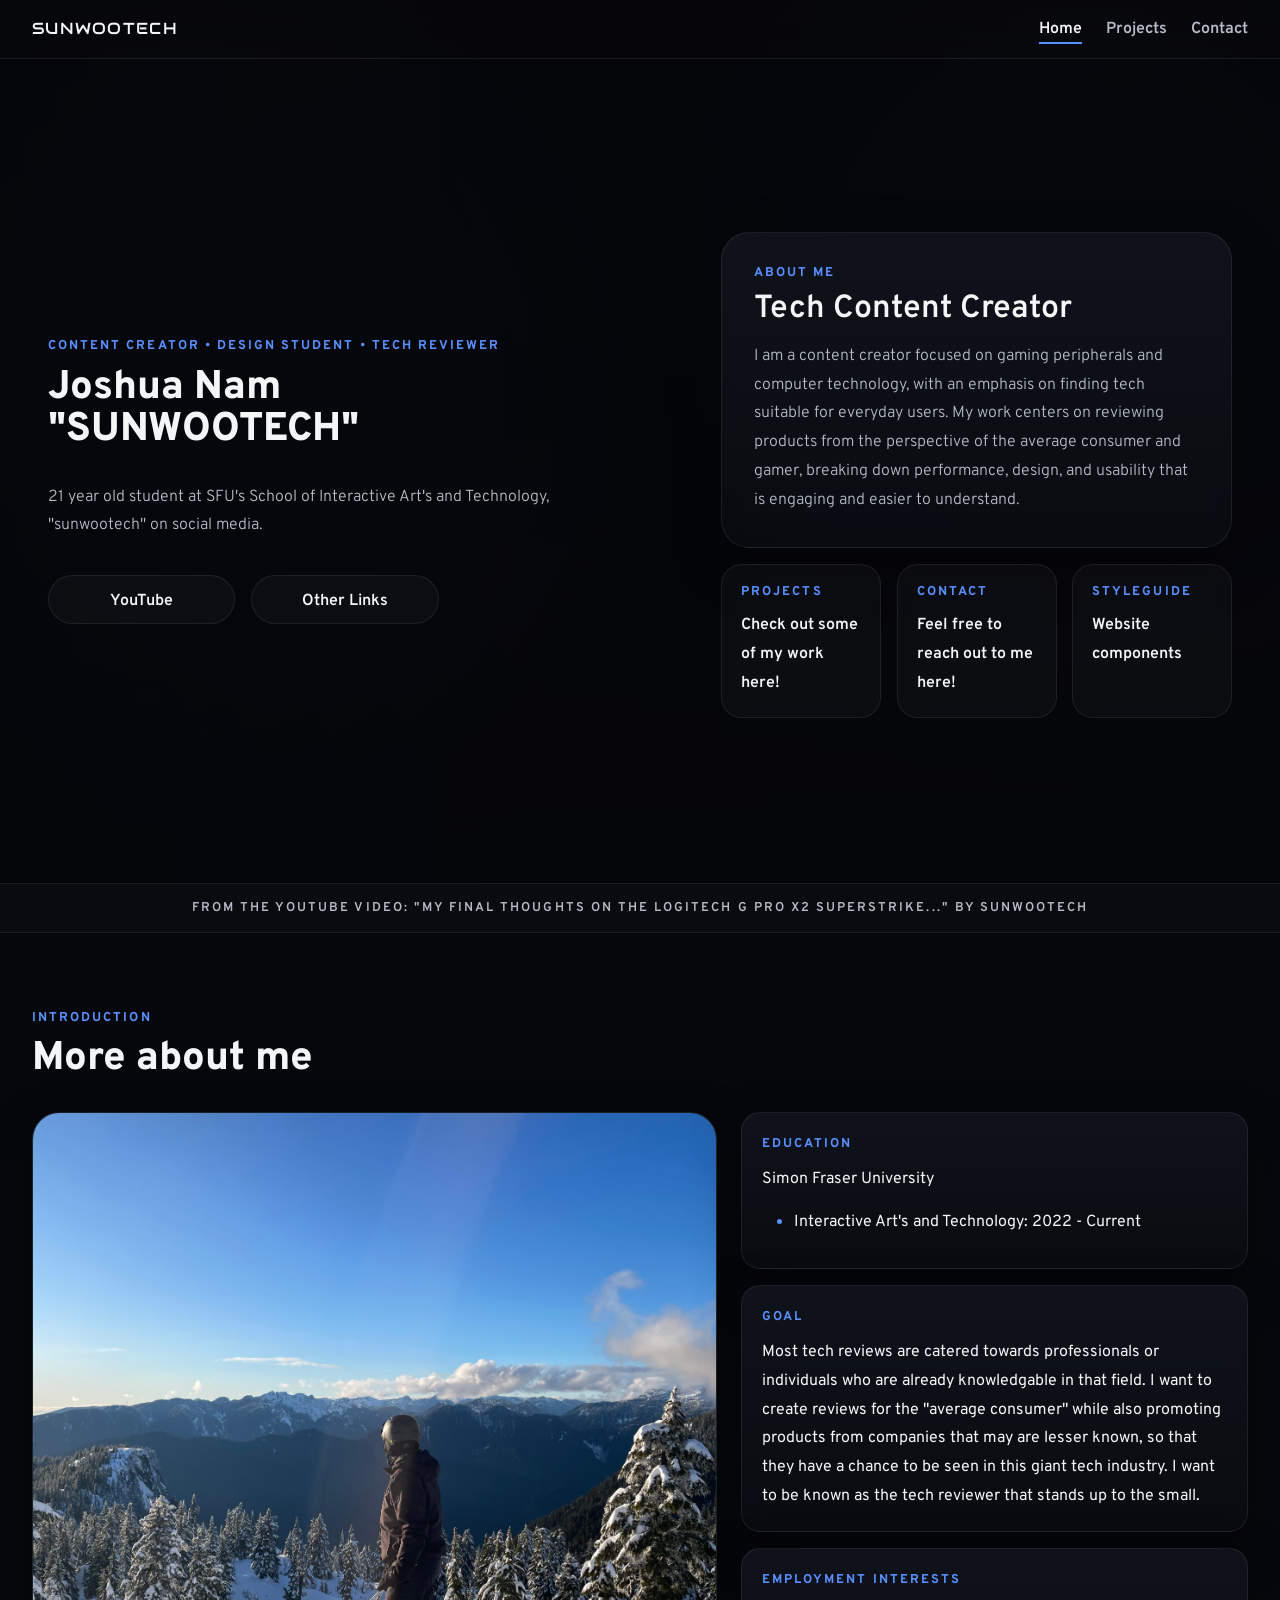
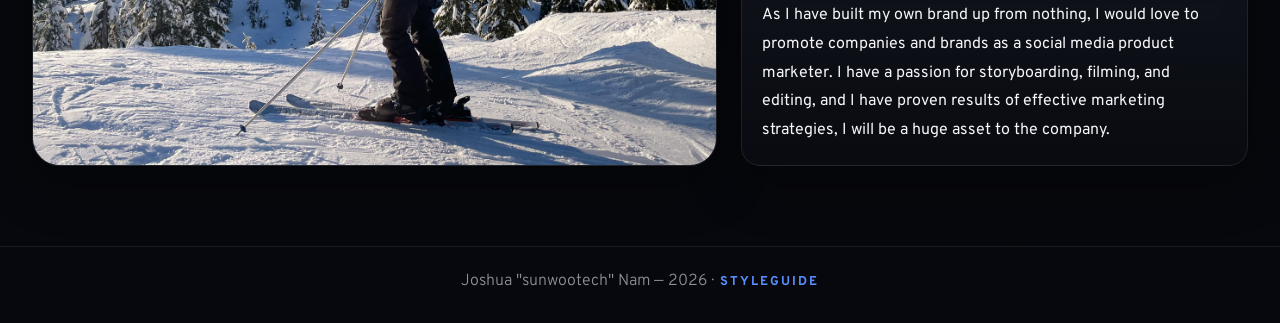
==== commit 29a1c1f6: "Updates project content. Added photos. and changed styleguide" ====
--- a/index.html
+++ b/index.html
@@ -124,7 +124,10 @@
           <div class="intro-info-card">
             <span>Employment Interests</span>
             <p>
-              I would love to represent companies
+              As I have built my own brand up from nothing, I would love to promote
+              companies and brands as a social media product marketer. I have a passion
+              for storyboarding, filming, and editing, and I have proven results of effective
+              marketing strategies, I will be a huge asset to the company.
             </p>
           </div>
 
--- a/css/main.css
+++ b/css/main.css
@@ -45,6 +45,35 @@
 .bulleted-list li::marker {
   color: #5890FF;
   font-size: 1.1em;
+}
+
+.project-image {
+  width: 100%;
+  max-width: 700px;
+  display: block;
+  border-radius: 1rem;
+  box-shadow: 0 0 16px rgba(88, 144, 255, 0.12);
+}
+
+.numbered-list {
+  list-style-type: decimal;
+  padding-left: 2em;
+}
+
+.numbered-list li {
+  margin-bottom: 1rem;
+  position: relative;
+}
+
+.numbered-list li::marker {
+  color: #5890FF;
+  font-size: 1.1em;
+}
+
+.project-image-wrap {
+  display: flex;
+  justify-content: center;
+  margin: 1rem 0 0.5rem;
 }
 
 /* HEADER */
@@ -198,7 +227,8 @@
   display: inline-flex;
   align-items: center;
   justify-content: center;
-  min-width: 170px;
+  min-width: 150px;
+  width: 30%;
   padding: 0.95rem 1.35rem;
   border-radius: 999px;
   text-decoration: none;
@@ -220,7 +250,7 @@
 
 .button span {
   position: relative;
-  top: 2px;
+  top: 1.5px;
   color: inherit;
 }
 
@@ -233,7 +263,6 @@
 }
 
 .button:active {
-  transform: translateY(0);
   box-shadow: 0 6px 14px rgba(88, 144, 255, 0.25);
 }
 
@@ -250,6 +279,8 @@
 .hero-inner {
   max-width: 1280px;
   margin: 0 auto;
+  padding-left: 1rem;
+  padding-right: 1rem;
   display: grid;
   grid-template-columns: minmax(0, 1.1fr) minmax(320px, 0.9fr);
   gap: 3rem;
@@ -268,7 +299,7 @@
 }
 
 .hero-text {
-  max-width: 640px;
+  max-width: 600px;
   color: var(--muted);
 }
 
@@ -301,7 +332,6 @@
 .hero-feature-card {
   border-radius: 1.75rem;
   padding: 2rem;
-  min-height: 290px;
   display: flex;
   flex-direction: column;
   justify-content: flex-end;
@@ -325,10 +355,10 @@
 .hero-mini-card {
   border-radius: 1.3rem;
   padding: 1.2rem;
-  min-height: 140px;
   display: flex;
   flex-direction: column;
   justify-content: flex-start;
+  min-height: 120px;
 }
 
 .hero-mini-card p {
@@ -338,6 +368,10 @@
 }
 
 .hero-link-card {
+  border: 1px solid var(--line);
+  color: var(--text);
+  background: rgba(255, 255, 255, 0.03);
+  box-shadow: none;
   text-decoration: none;
   transition: 0.25s ease;
 }
@@ -507,14 +541,6 @@
   box-shadow: 0 2px 16px rgba(16, 22, 34, 0.35);
 }
 
-.project-image {
-  width: 100%;
-  max-width: 700px;
-  display: block;
-  margin: 0.5rem auto;
-  border-radius: 1rem;
-  box-shadow: 0 0 16px rgba(88, 144, 255, 0.12);
-}
 
 /* CONTACT */
 .contact-grid {
@@ -681,7 +707,7 @@
 
 .analysis-content p {
   margin: 0;
-  padding: 0 1.2rem 1.2rem;
+  padding: 1.2rem 1.2rem 1.2rem;
   border-left: none;
   border-radius: 0;
   background: transparent;
@@ -827,7 +853,7 @@
   }
 
   .hero-mini-grid {
-    grid-template-columns: 1fr;
+    grid-template-columns: repeat(auto-fit, minmax(160px, 1fr));
   }
 }
 
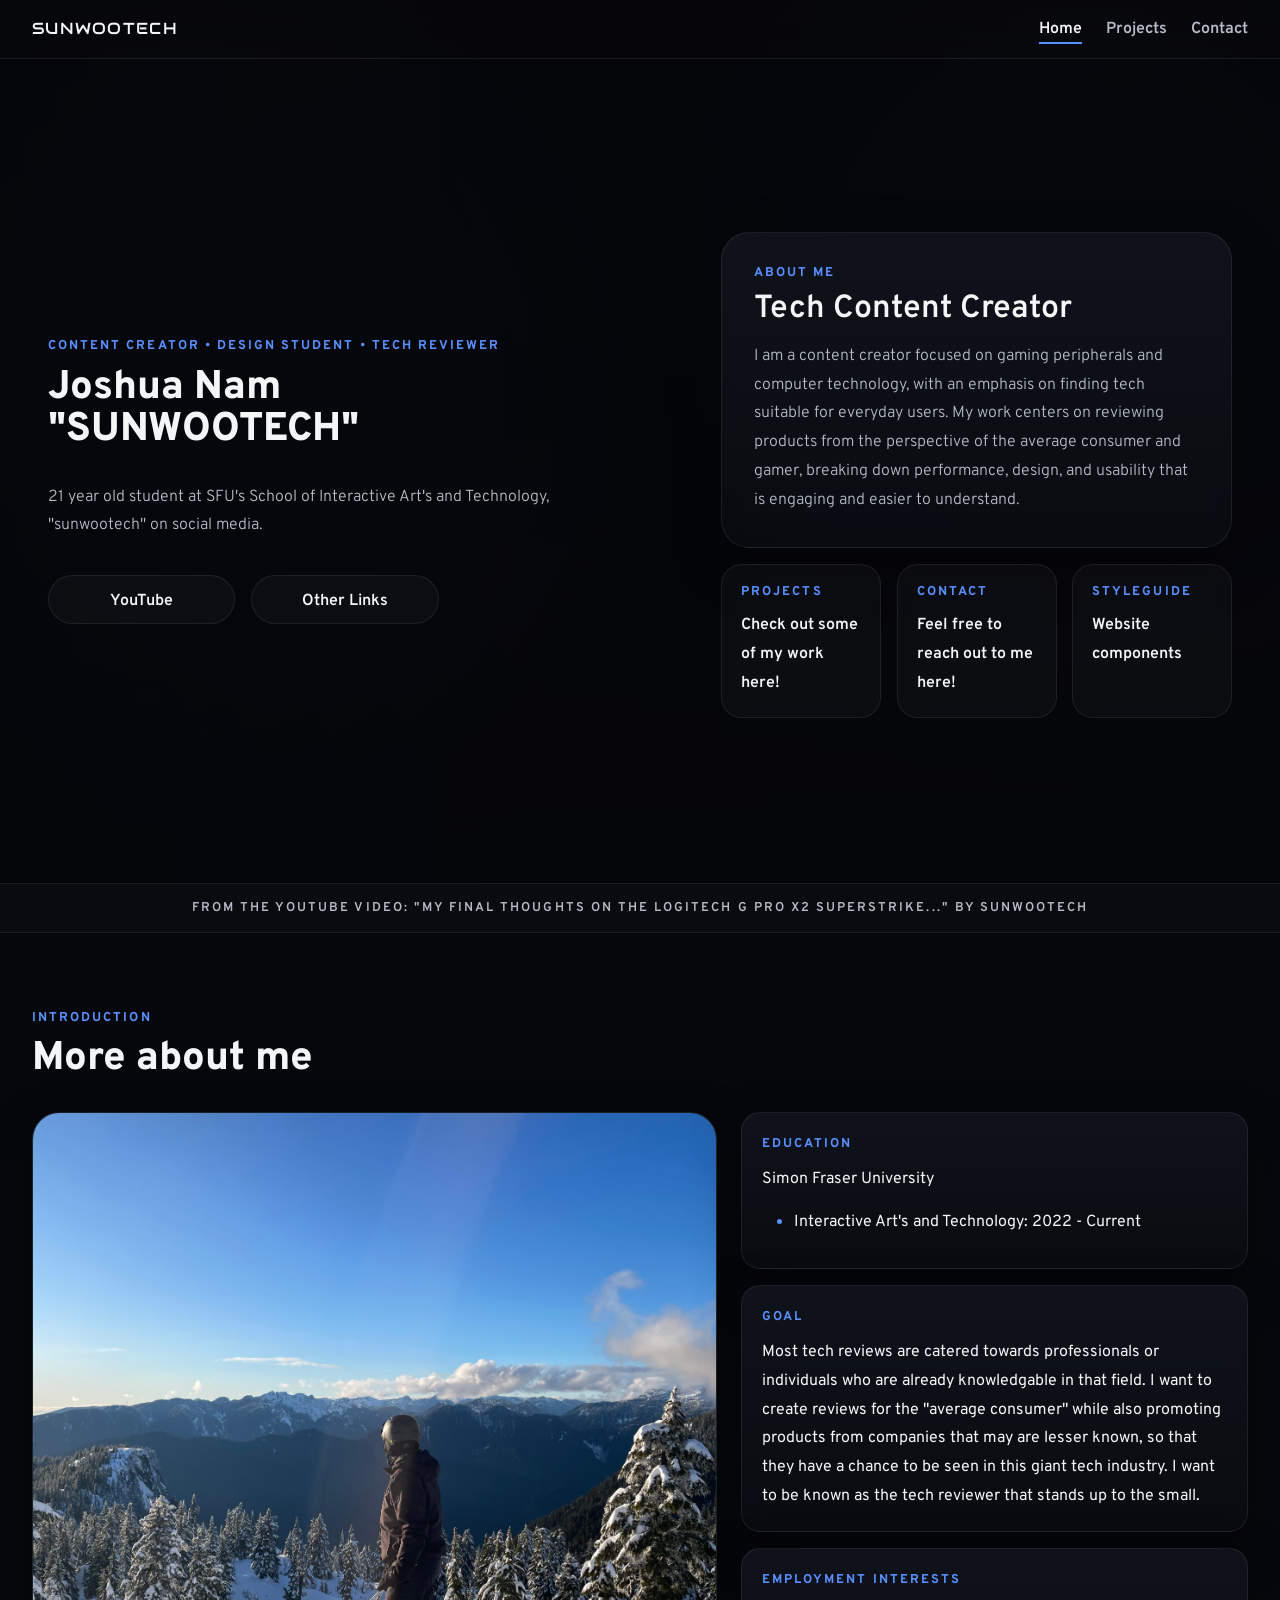
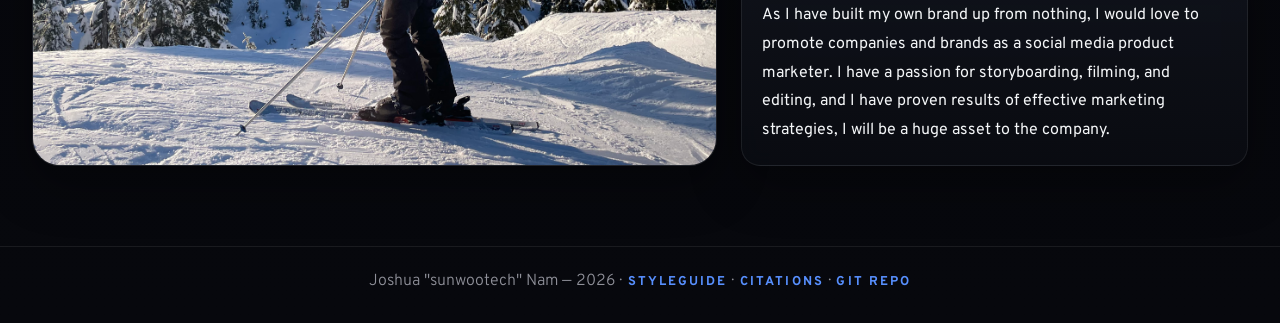
==== commit b5bfefc0: "New footer (final)" ====
--- a/index.html
+++ b/index.html
@@ -1,20 +1,27 @@
 <!DOCTYPE html>
 <html lang="en">
 <head>
+  <!-- Meta setup -->
   <meta charset="UTF-8">
   <meta name="viewport" content="width=device-width, initial-scale=1.0">
   <title>Joshua Nam | Home</title>
 
+  <!-- Fonts -->
   <link rel="preconnect" href="https://fonts.googleapis.com">
   <link rel="preconnect" href="https://fonts.gstatic.com" crossorigin>
   <link href="https://fonts.googleapis.com/css2?family=Audiowide&family=Overpass:wght@300;400;600;800&display=swap" rel="stylesheet">
+
+  <!-- Main stylesheet -->
   <link rel="stylesheet" href="css/main.css">
 </head>
 <body>
+  <!-- Header -->
   <header class="site-header">
     <div class="header-inner">
+      <!-- Brand -->
       <a href="index.html" class="brand">SUNWOOTECH</a>
 
+      <!-- Navigation -->
       <nav class="main-nav">
         <a href="index.html" class="active">Home</a>
         <a href="projects.html">Projects</a>
@@ -24,33 +31,44 @@
   </header>
 
   <main>
+    <!-- Hero section -->
     <section class="hero-home video-hero">
+      <!-- Background video -->
       <video class="hero-bg-video" autoplay muted loop playsinline>
         <source src="video/superstrike.mp4" type="video/mp4">
       </video>
 
+      <!-- Video overlay -->
       <div class="hero-video-overlay"></div>
 
+      <!-- Hero content -->
       <div class="hero-inner">
+        <!-- Hero text -->
         <div class="hero-copy">
+          <!-- Eyebrow -->
           <p class="eyebrow">CONTENT CREATOR • DESIGN STUDENT • TECH REVIEWER</p>
 
+          <!-- Main title -->
           <h1 class="h1">
             Joshua Nam <br>
             "SUNWOOTECH"
           </h1>
 
+          <!-- Hero description -->
           <p class="hero-text">
             21 year old student at SFU's School of Interactive Art's and Technology, "sunwootech" on social media.
           </p>
 
+          <!-- Hero buttons -->
           <div class="hero-buttons">
             <a href="https://www.youtube.com/@sunwootech" target="_blank" class="button"><span>YouTube</span></a>
             <a href="https://linktr.ee/sunwootech" target="_blank" class="button"><span>Other Links</span></a>
           </div>
         </div>
 
+        <!-- Hero cards -->
         <div class="hero-visual">
+          <!-- Feature card -->
           <div class="hero-feature-card">
             <span>About Me</span>
             <h2 class="h2">Tech Content Creator</h2>
@@ -62,17 +80,21 @@
             </p>
           </div>
 
+          <!-- Mini cards -->
           <div class="hero-mini-grid">
+            <!-- Projects card -->
             <a href="projects.html" class="hero-mini-card hero-link-card">
               <span>Projects</span>
               <p>Check out some of my work here!</p>
             </a>
 
+            <!-- Contact card -->
             <a href="contact.html" class="hero-mini-card hero-link-card">
               <span>Contact</span>
               <p>Feel free to reach out to me here!</p>
             </a>
 
+            <!-- Styleguide card -->
             <a href="Template.html" class="hero-mini-card hero-link-card accent-card">
               <span>Styleguide</span>
               <p>Website components</p>
@@ -82,24 +104,31 @@
       </div>
     </section>
 
+    <!-- Highlight strip -->
     <section class="home-strip">
       <div class="strip-inner">
         <span>From the YouTube Video: "My final thoughts on the Logitech G Pro X2 Superstrike..." by sunwootech</span>
       </div>
     </section>
 
+    <!-- Intro section -->
     <section class="home-intro-section">
+      <!-- Section heading -->
       <div class="section-heading">
         <p class="section-label">Introduction</p>
         <h2 class="section-title">More about me</h2>
       </div>
 
+      <!-- Intro grid -->
       <div class="intro-grid">
+        <!-- Main image -->
         <div class="intro-main-card">
           <img src="img/me.jpg" alt="Photo of me">
         </div>
 
+        <!-- Side cards -->
         <div class="intro-side-cards">
+          <!-- Education card -->
           <div class="intro-info-card">
             <span>Education</span>
             <p>Simon Fraser University
@@ -109,6 +138,7 @@
             </p>
           </div>
 
+          <!-- Goal card -->
           <div class="intro-info-card">
             <span>Goal</span>
             <p>
@@ -121,6 +151,7 @@
             </p>
           </div>
 
+          <!-- Employment card -->
           <div class="intro-info-card">
             <span>Employment Interests</span>
             <p>
@@ -136,10 +167,13 @@
     </section>
   </main>
 
+  <!-- Footer -->
   <footer class="site-footer">
     <p>
       Joshua "sunwootech" Nam — 2026 ·
       <a href="Template.html" class="footer-link">Styleguide</a>
+      · <a href="Template.html#citations" class="footer-link">Citations</a>
+      · <a href="https://github.com/jswnm/jswnm.github.io" target="_blank" class="footer-link">Git Repo</a>
     </p>
   </footer>
 </body>
--- a/css/main.css
+++ b/css/main.css
@@ -1,12 +1,15 @@
+/* GLOBAL RESET */
 * {
   box-sizing: border-box;
 }
 
+/* ROOT LAYOUT */
 html {
   scroll-behavior: smooth;
   background-color: #05060a;
 }
 
+/* GLOBAL COLOR VARIABLES */
 :root {
   --bg: #07080d;
   --bg-soft: #11141c;
@@ -20,6 +23,7 @@
   --shadow: 0 18px 50px rgba(0, 0, 0, 0.35);
 }
 
+/* SITE BODY STYLES */
 body {
   margin: 0;
   min-height: 100vh;
